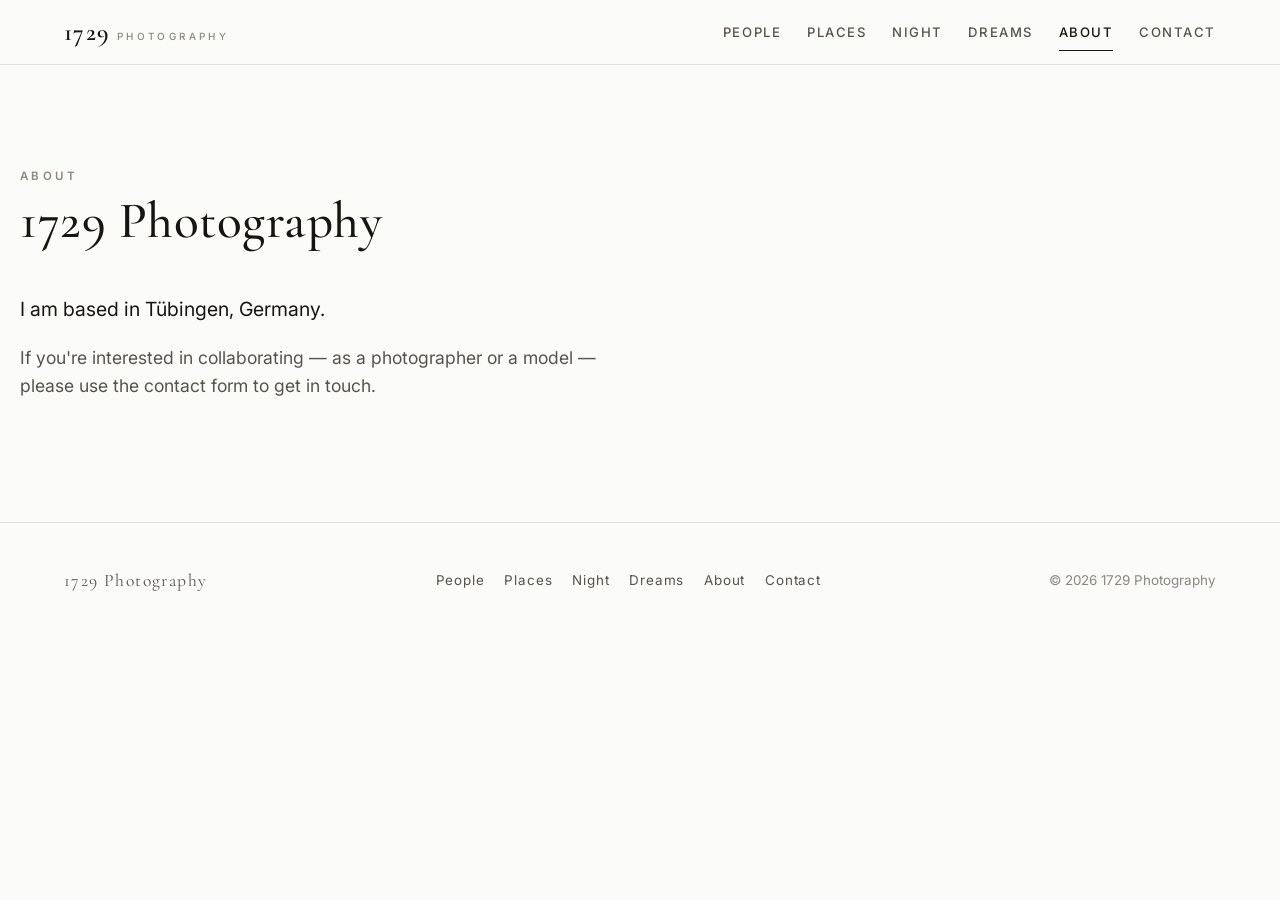
==== about.html @ d47bdfb4 "first" ====
<!doctype html>
<html lang="en">
<head>
  <meta charset="utf-8">
  <meta name="viewport" content="width=device-width, initial-scale=1">
  <title>About · 1729 Photography</title>
  <meta name="description" content="1729 Photography — portraits, landscapes, night and abstract photography.">
  <link rel="canonical" href="https://1729photography.com/about.html">
  <link rel="icon" href="assets/favicon.svg" type="image/svg+xml">
  <meta property="og:type" content="website">
  <meta property="og:title" content="About · 1729 Photography">
  <meta property="og:description" content="1729 Photography — portraits, landscapes, night and abstract photography.">
  <meta property="og:url" content="https://1729photography.com/about.html">
  <meta property="og:image" content="https://cdn.myportfolio.com/bfeeaad6fa5b63d903257e109272d246/9c9ed463-4336-4ee8-98a9-4f6dea701e8b_rw_1920.jpg?h=2da472dab426cdfe84c5d82084e62893">
  <meta name="twitter:card" content="summary_large_image">
  <link rel="preconnect" href="https://fonts.googleapis.com">
  <link rel="preconnect" href="https://fonts.gstatic.com" crossorigin>
  <link href="https://fonts.googleapis.com/css2?family=Cormorant+Garamond:wght@500;600&family=Inter:wght@400;500;600&display=swap" rel="stylesheet">
  <link rel="stylesheet" href="assets/css/style.css">
</head>
<body data-page="about.html">
  <a class="skip-link" href="#main">Skip to content</a>
  <header class="site-header">
    <div class="wrap">
      <a class="brand" href="index.html" aria-label="1729 Photography — home"><span>1729</span><span class="brand-sub">Photography</span></a>
      <button class="nav-toggle" aria-label="Menu" aria-expanded="false"><span></span></button>
      <nav class="nav" aria-label="Primary">
        <a href="people.html">People</a>
        <a href="places.html">Places</a>
        <a href="night.html">Night</a>
        <a href="dreams.html">Dreams</a>
        <a href="about.html" aria-current="page">About</a>
        <a href="contact.html">Contact</a>
      </nav>
    </div>
  </header>
  <main id="main">
    <section class="section wrap">
      <div class="section-head">
        <p class="eyebrow">About</p>
        <h1 class="section-title">1729 Photography</h1>
      </div>
      <div class="prose">
        <p>I am based in Tübingen, Germany.</p>
        <p>If you're interested in collaborating — as a photographer or a model — please use the contact form to get in touch.</p>
      </div>
    </section>
  </main>
  <footer class="site-footer">
    <div class="wrap">
      <span class="footer-brand">1729 Photography</span>
      <nav class="footer-nav" aria-label="Footer">
        <a href="people.html">People</a>
        <a href="places.html">Places</a>
        <a href="night.html">Night</a>
        <a href="dreams.html">Dreams</a>
        <a href="about.html">About</a>
        <a href="contact.html">Contact</a>
      </nav>
      <span>© <span id="year"></span> 1729 Photography</span>
    </div>
  </footer>
  <script>document.getElementById('year').textContent=new Date().getFullYear();</script>
  <script src="assets/js/app.js" defer></script>
</body>
</html>
---- assets/css/style.css ----
/* ============================================================
   1729 Photography — styles
   Minimal, image-forward portfolio. Light + dark aware.
   ============================================================ */

/* ---- Design tokens ------------------------------------------------ */
:root {
  --bg: #fbfbfa;
  --bg-alt: #f2f1ee;
  --fg: #16150f;
  --fg-soft: #55534c;
  --fg-faint: #8a887f;
  --line: #e2e0da;
  --accent: #16150f;
  --overlay: rgba(12, 12, 11, 0.94);
  --card-shadow: 0 1px 2px rgba(0,0,0,.05), 0 10px 30px rgba(0,0,0,.06);
  --maxw: 1240px;
  --gap: clamp(10px, 1.4vw, 20px);
  --header-h: 64px;
  --serif: "Cormorant Garamond", "Iowan Old Style", Palatino, "Palatino Linotype", Georgia, serif;
  --sans: "Inter", -apple-system, BlinkMacSystemFont, "Segoe UI", Roboto, Helvetica, Arial, sans-serif;
}

@media (prefers-color-scheme: dark) {
  :root {
    --bg: #0d0d0c;
    --bg-alt: #161615;
    --fg: #f2f1ec;
    --fg-soft: #b8b6ad;
    --fg-faint: #7d7b73;
    --line: #26261f;
    --accent: #f2f1ec;
    --overlay: rgba(0, 0, 0, 0.95);
    --card-shadow: 0 1px 2px rgba(0,0,0,.4), 0 12px 34px rgba(0,0,0,.5);
  }
}

/* ---- Reset / base ------------------------------------------------- */
* { box-sizing: border-box; }
html { -webkit-text-size-adjust: 100%; scroll-behavior: smooth; }
body {
  margin: 0;
  background: var(--bg);
  color: var(--fg);
  font-family: var(--sans);
  font-size: 16px;
  line-height: 1.6;
  -webkit-font-smoothing: antialiased;
  text-rendering: optimizeLegibility;
}
img { max-width: 100%; display: block; }
a { color: inherit; text-decoration: none; }
button { font: inherit; color: inherit; cursor: pointer; border: 0; background: none; }
[hidden] { display: none !important; }

.wrap { max-width: var(--maxw); margin: 0 auto; padding: 0 clamp(18px, 4vw, 44px); }

/* ---- Header / nav ------------------------------------------------- */
.site-header {
  position: sticky; top: 0; z-index: 50;
  background: color-mix(in srgb, var(--bg) 88%, transparent);
  -webkit-backdrop-filter: saturate(1.4) blur(12px);
  backdrop-filter: saturate(1.4) blur(12px);
  border-bottom: 1px solid var(--line);
}
.site-header .wrap {
  display: flex; align-items: center; justify-content: space-between;
  height: var(--header-h);
}
.brand {
  font-family: var(--serif);
  font-weight: 600;
  font-size: 1.55rem;
  letter-spacing: .06em;
  line-height: 1;
  display: inline-flex; align-items: baseline; gap: .5ch;
}
.brand .brand-sub {
  font-family: var(--sans);
  font-size: .62rem; font-weight: 500; letter-spacing: .34em;
  text-transform: uppercase; color: var(--fg-faint);
}
.nav { display: flex; align-items: center; gap: clamp(14px, 2vw, 30px); }
.nav a {
  font-size: .82rem; letter-spacing: .12em; text-transform: uppercase;
  color: var(--fg-soft); padding: 6px 0; position: relative; font-weight: 500;
  transition: color .18s ease;
}
.nav a::after {
  content: ""; position: absolute; left: 0; right: 0; bottom: -2px; height: 1px;
  background: var(--fg); transform: scaleX(0); transform-origin: left;
  transition: transform .22s ease;
}
.nav a:hover { color: var(--fg); }
.nav a:hover::after, .nav a[aria-current="page"]::after { transform: scaleX(1); }
.nav a[aria-current="page"] { color: var(--fg); }

.nav-toggle { display: none; width: 40px; height: 40px; margin-right: -8px; position: relative; }
.nav-toggle span, .nav-toggle span::before, .nav-toggle span::after {
  content: ""; position: absolute; left: 9px; width: 22px; height: 1.6px;
  background: var(--fg); transition: transform .25s ease, opacity .2s ease;
}
.nav-toggle span { top: 19px; }
.nav-toggle span::before { top: -6px; }
.nav-toggle span::after { top: 6px; }
.nav-open .nav-toggle span { background: transparent; }
.nav-open .nav-toggle span::before { transform: translateY(6px) rotate(45deg); }
.nav-open .nav-toggle span::after { transform: translateY(-6px) rotate(-45deg); }

@media (max-width: 760px) {
  .nav-toggle { display: block; z-index: 60; }
  .nav {
    /* .site-header has backdrop-filter, which makes it the containing block
       for this fixed element — so size the overlay explicitly to the viewport. */
    position: fixed; top: 0; left: 0;
    width: 100vw; height: 100vh; height: 100dvh;
    flex-direction: column; justify-content: center; gap: 26px;
    background: var(--bg);
    transform: translateY(-100%); opacity: 0; pointer-events: none;
    transition: transform .32s ease, opacity .32s ease;
  }
  .nav-open .nav { transform: translateY(0); opacity: 1; pointer-events: auto; }
  .nav a { font-size: 1.15rem; letter-spacing: .1em; }
}

/* ---- Hero --------------------------------------------------------- */
.hero {
  position: relative; height: min(88vh, 820px); min-height: 440px;
  display: flex; align-items: flex-end;
  overflow: hidden; background: var(--bg-alt);
}
.hero img {
  position: absolute; inset: 0; width: 100%; height: 100%;
  object-fit: cover; object-position: center;
}
.hero::after {
  content: ""; position: absolute; inset: 0;
  background: linear-gradient(to top, rgba(0,0,0,.6) 0%, rgba(0,0,0,.12) 42%, rgba(0,0,0,.28) 100%);
}
.hero-inner { position: relative; z-index: 2; color: #fff; padding-bottom: clamp(34px, 6vw, 72px); }
.hero-title {
  font-family: var(--serif); font-weight: 500;
  font-size: clamp(2.8rem, 9vw, 6.2rem); line-height: .95; margin: 0;
  letter-spacing: .02em; text-shadow: 0 2px 30px rgba(0,0,0,.4);
}
.hero-tagline {
  margin: .7rem 0 0; font-size: clamp(.78rem, 1.6vw, .98rem);
  letter-spacing: .28em; text-transform: uppercase; color: rgba(255,255,255,.92);
  font-weight: 500;
}

/* ---- Section scaffolding ----------------------------------------- */
.section { padding: clamp(48px, 8vw, 104px) 0; }
.section-head { margin-bottom: clamp(24px, 4vw, 46px); }
.eyebrow {
  font-size: .72rem; letter-spacing: .3em; text-transform: uppercase;
  color: var(--fg-faint); font-weight: 600; margin: 0 0 .6rem;
}
.section-title {
  font-family: var(--serif); font-weight: 500;
  font-size: clamp(2rem, 5vw, 3.2rem); line-height: 1.02; margin: 0;
  letter-spacing: .01em;
}
.lead { color: var(--fg-soft); max-width: 60ch; font-size: 1.06rem; }

/* ---- Collection cards (home) ------------------------------------- */
.collections {
  display: grid; gap: var(--gap);
  grid-template-columns: repeat(2, 1fr);
}
@media (min-width: 900px) { .collections { grid-template-columns: repeat(4, 1fr); } }
.card {
  position: relative; display: block; overflow: hidden; border-radius: 3px;
  background: var(--bg-alt); aspect-ratio: 3 / 4;
}
.card img {
  width: 100%; height: 100%; object-fit: cover;
  transition: transform .7s cubic-bezier(.2,.7,.2,1), filter .5s ease;
  filter: brightness(.92);
}
.card:hover img { transform: scale(1.05); filter: brightness(.7); }
.card::after {
  content: ""; position: absolute; inset: 0;
  background: linear-gradient(to top, rgba(0,0,0,.55), rgba(0,0,0,0) 55%);
}
.card-label {
  position: absolute; left: 0; right: 0; bottom: 0; z-index: 2;
  padding: 18px 20px; color: #fff;
  display: flex; align-items: baseline; justify-content: space-between; gap: 10px;
}
.card-label .name {
  font-family: var(--serif); font-size: 1.7rem; font-weight: 500; letter-spacing: .02em;
}
.card-label .count { font-size: .72rem; letter-spacing: .18em; opacity: .85; }

/* ---- Gallery (masonry) ------------------------------------------- */
.gallery-head { padding: clamp(40px, 7vw, 88px) 0 clamp(20px, 3vw, 34px); }
.gallery {
  column-count: 3; column-gap: var(--gap); padding-bottom: clamp(48px, 8vw, 96px);
}
@media (max-width: 900px) { .gallery { column-count: 2; } }
@media (max-width: 560px) { .gallery { column-count: 1; } }
.tile {
  break-inside: avoid; margin: 0 0 var(--gap); width: 100%;
  display: block; overflow: hidden; background: var(--bg-alt); border-radius: 2px;
  position: relative; line-height: 0;
}
.tile img {
  width: 100%; height: auto;
  transition: transform .6s cubic-bezier(.2,.7,.2,1), opacity .6s ease, filter .4s ease;
  opacity: 0;
}
.tile img.loaded { opacity: 1; }
.tile:hover img { transform: scale(1.03); filter: brightness(1.06); }
.tile::after {
  content: ""; position: absolute; inset: 0; box-shadow: inset 0 0 0 1px rgba(0,0,0,.04);
  pointer-events: none;
}

/* ---- About / Contact --------------------------------------------- */
.prose { max-width: 62ch; }
.prose p { margin: 0 0 1.2rem; color: var(--fg-soft); font-size: 1.1rem; }
.prose p:first-of-type { color: var(--fg); font-size: 1.22rem; }

.contact-grid { display: grid; gap: clamp(30px, 5vw, 64px); grid-template-columns: 1fr; }
@media (min-width: 820px) { .contact-grid { grid-template-columns: 1fr 1fr; align-items: start; } }

.form { display: grid; gap: 16px; max-width: 520px; }
.field { display: grid; gap: 6px; }
.field label {
  font-size: .74rem; letter-spacing: .16em; text-transform: uppercase;
  color: var(--fg-faint); font-weight: 600;
}
.field input, .field textarea {
  font: inherit; color: var(--fg); background: var(--bg-alt);
  border: 1px solid var(--line); border-radius: 3px; padding: 12px 14px;
  transition: border-color .18s ease, background .18s ease;
}
.field textarea { resize: vertical; min-height: 130px; }
.field input:focus, .field textarea:focus {
  outline: none; border-color: var(--fg-soft);
  background: color-mix(in srgb, var(--bg-alt) 60%, var(--bg));
}
.btn {
  justify-self: start; margin-top: 4px;
  background: var(--accent); color: var(--bg);
  padding: 13px 30px; border-radius: 3px; font-weight: 600;
  font-size: .82rem; letter-spacing: .14em; text-transform: uppercase;
  transition: opacity .18s ease, transform .18s ease;
}
.btn:hover { opacity: .86; }
.btn:active { transform: translateY(1px); }
.form-note { font-size: .86rem; color: var(--fg-faint); }
.form-status { font-size: .95rem; margin: 4px 0 0; min-height: 1.2em; }
.form-status.ok { color: #2e7d54; }
.form-status.err { color: #c0392b; }

/* ---- Footer ------------------------------------------------------- */
.site-footer {
  border-top: 1px solid var(--line); padding: 44px 0;
  color: var(--fg-faint); font-size: .84rem;
}
.site-footer .wrap {
  display: flex; flex-wrap: wrap; gap: 14px 28px;
  align-items: center; justify-content: space-between;
}
.footer-nav { display: flex; flex-wrap: wrap; gap: 8px 20px; }
.footer-nav a { color: var(--fg-soft); letter-spacing: .06em; }
.footer-nav a:hover { color: var(--fg); }
.footer-brand { font-family: var(--serif); font-size: 1.1rem; letter-spacing: .08em; color: var(--fg-soft); }

/* ---- Lightbox ----------------------------------------------------- */
.lightbox {
  position: fixed; inset: 0; z-index: 100;
  background: var(--overlay);
  display: flex; align-items: center; justify-content: center;
  opacity: 0; pointer-events: none; transition: opacity .28s ease;
  -webkit-backdrop-filter: blur(4px); backdrop-filter: blur(4px);
}
.lightbox.open { opacity: 1; pointer-events: auto; }
.lb-figure { margin: 0; max-width: 94vw; max-height: 92vh; display: flex; flex-direction: column; align-items: center; }
.lb-img {
  max-width: 94vw; max-height: 86vh; width: auto; height: auto; object-fit: contain;
  box-shadow: 0 20px 70px rgba(0,0,0,.6); border-radius: 2px;
  opacity: 0; transition: opacity .3s ease;
}
.lb-img.loaded { opacity: 1; }
.lb-counter { color: rgba(255,255,255,.75); font-size: .78rem; letter-spacing: .2em; margin-top: 16px; }
.lb-btn {
  position: absolute; top: 50%; transform: translateY(-50%);
  width: 56px; height: 56px; border-radius: 50%;
  display: flex; align-items: center; justify-content: center;
  color: #fff; background: rgba(255,255,255,.08);
  transition: background .18s ease; z-index: 2;
}
.lb-btn:hover { background: rgba(255,255,255,.2); }
.lb-prev { left: clamp(8px, 3vw, 34px); }
.lb-next { right: clamp(8px, 3vw, 34px); }
.lb-btn svg { width: 22px; height: 22px; }
.lb-close {
  position: absolute; top: 18px; right: 18px; width: 46px; height: 46px;
  border-radius: 50%; color: #fff; background: rgba(255,255,255,.08);
  display: flex; align-items: center; justify-content: center; z-index: 2;
  transition: background .18s ease;
}
.lb-close:hover { background: rgba(255,255,255,.2); }
@media (max-width: 640px) {
  .lb-btn { width: 44px; height: 44px; }
  .lb-img { max-height: 78vh; }
}

/* ---- Utility ------------------------------------------------------ */
.center { text-align: center; }
.mt-l { margin-top: clamp(28px, 5vw, 56px); }
.divider { height: 1px; background: var(--line); border: 0; margin: 0; }
.skip-link {
  position: absolute; left: -999px; top: 0; background: var(--fg); color: var(--bg);
  padding: 8px 14px; z-index: 200;
}
.skip-link:focus { left: 8px; top: 8px; }

@media (prefers-reduced-motion: reduce) {
  * { scroll-behavior: auto !important; transition: none !important; animation: none !important; }
  .tile img { opacity: 1; }
}
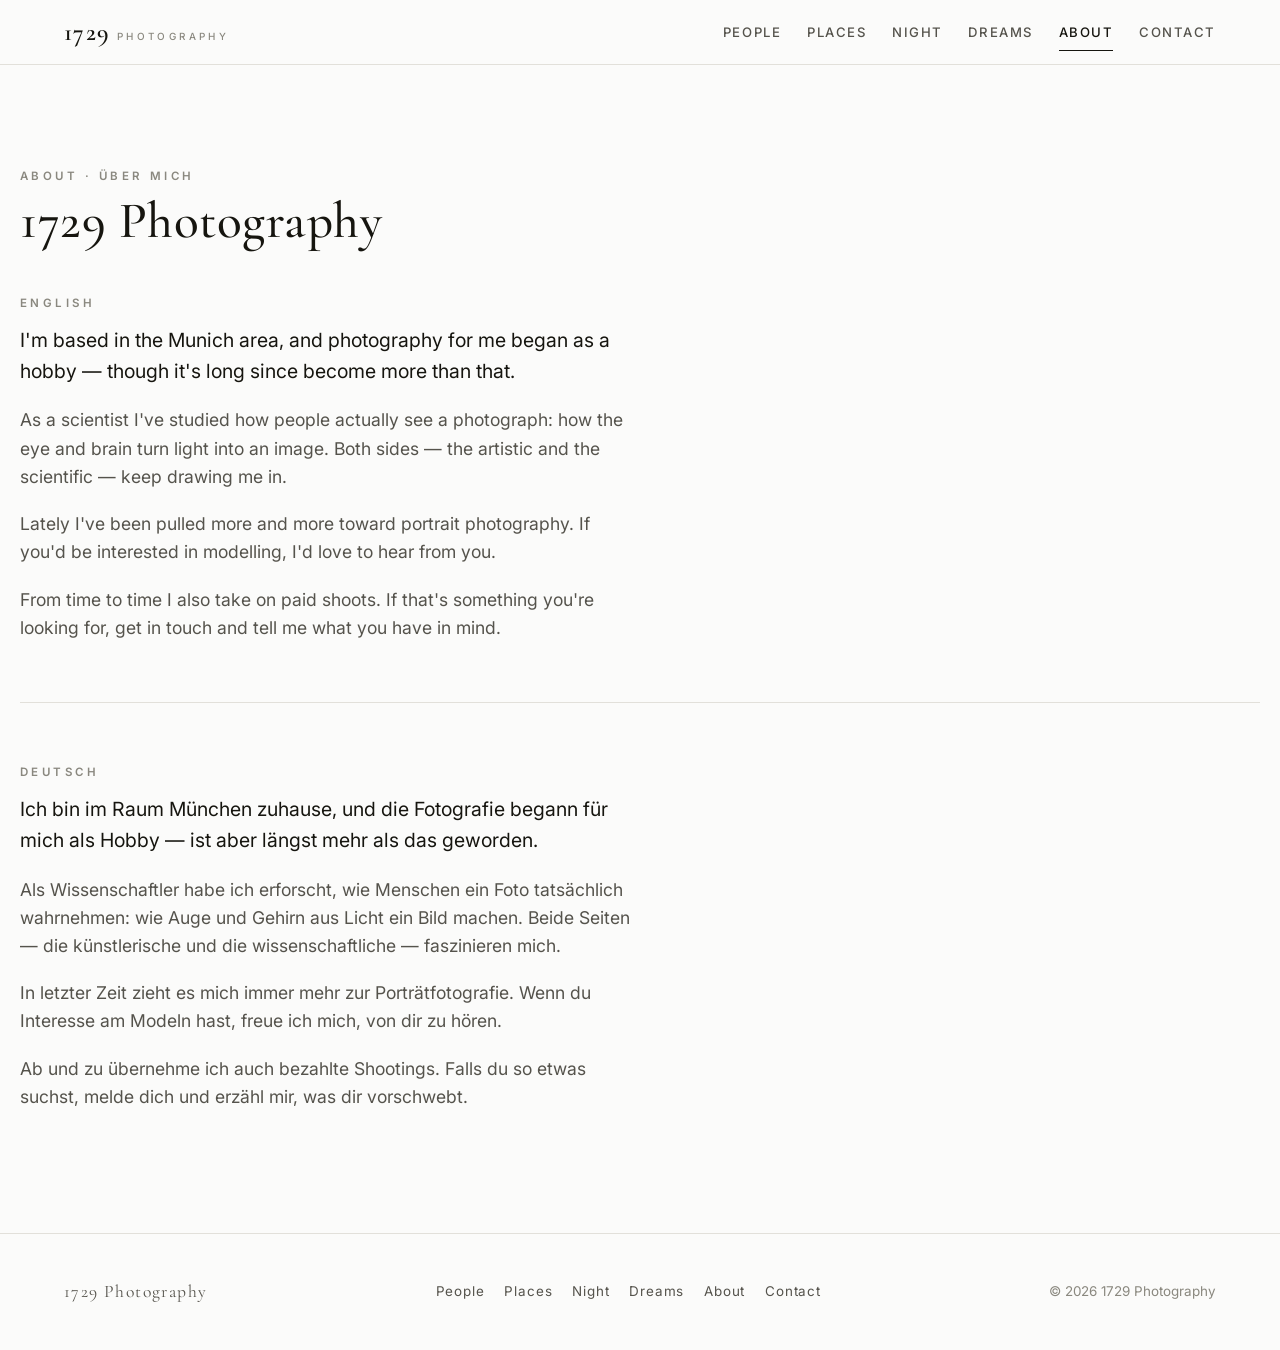
==== commit ff1c8fab: "update" ====
--- a/about.html
+++ b/about.html
@@ -37,12 +37,26 @@
   <main id="main">
     <section class="section wrap">
       <div class="section-head">
-        <p class="eyebrow">About</p>
+        <p class="eyebrow">About · Über mich</p>
         <h1 class="section-title">1729 Photography</h1>
       </div>
+
+      <p class="eyebrow" style="margin-bottom:.8rem;">English</p>
       <div class="prose">
-        <p>I am based in Tübingen, Germany.</p>
-        <p>If you're interested in collaborating — as a photographer or a model — please use the contact form to get in touch.</p>
+        <p>I'm based in the Munich area, and photography for me began as a hobby — though it's long since become more than that.</p>
+        <p>As a scientist I've studied how people actually see a photograph: how the eye and brain turn light into an image. Both sides — the artistic and the scientific — keep drawing me in.</p>
+        <p>Lately I've been pulled more and more toward portrait photography. If you'd be interested in modelling, I'd love to hear from you.</p>
+        <p>From time to time I also take on paid shoots. If that's something you're looking for, get in touch and tell me what you have in mind.</p>
+      </div>
+
+      <hr class="divider" style="margin:clamp(34px,5vw,60px) 0;">
+
+      <p class="eyebrow" style="margin-bottom:.8rem;">Deutsch</p>
+      <div class="prose">
+        <p>Ich bin im Raum München zuhause, und die Fotografie begann für mich als Hobby — ist aber längst mehr als das geworden.</p>
+        <p>Als Wissenschaftler habe ich erforscht, wie Menschen ein Foto tatsächlich wahrnehmen: wie Auge und Gehirn aus Licht ein Bild machen. Beide Seiten — die künstlerische und die wissenschaftliche — faszinieren mich.</p>
+        <p>In letzter Zeit zieht es mich immer mehr zur Porträtfotografie. Wenn du Interesse am Modeln hast, freue ich mich, von dir zu hören.</p>
+        <p>Ab und zu übernehme ich auch bezahlte Shootings. Falls du so etwas suchst, melde dich und erzähl mir, was dir vorschwebt.</p>
       </div>
     </section>
   </main>
